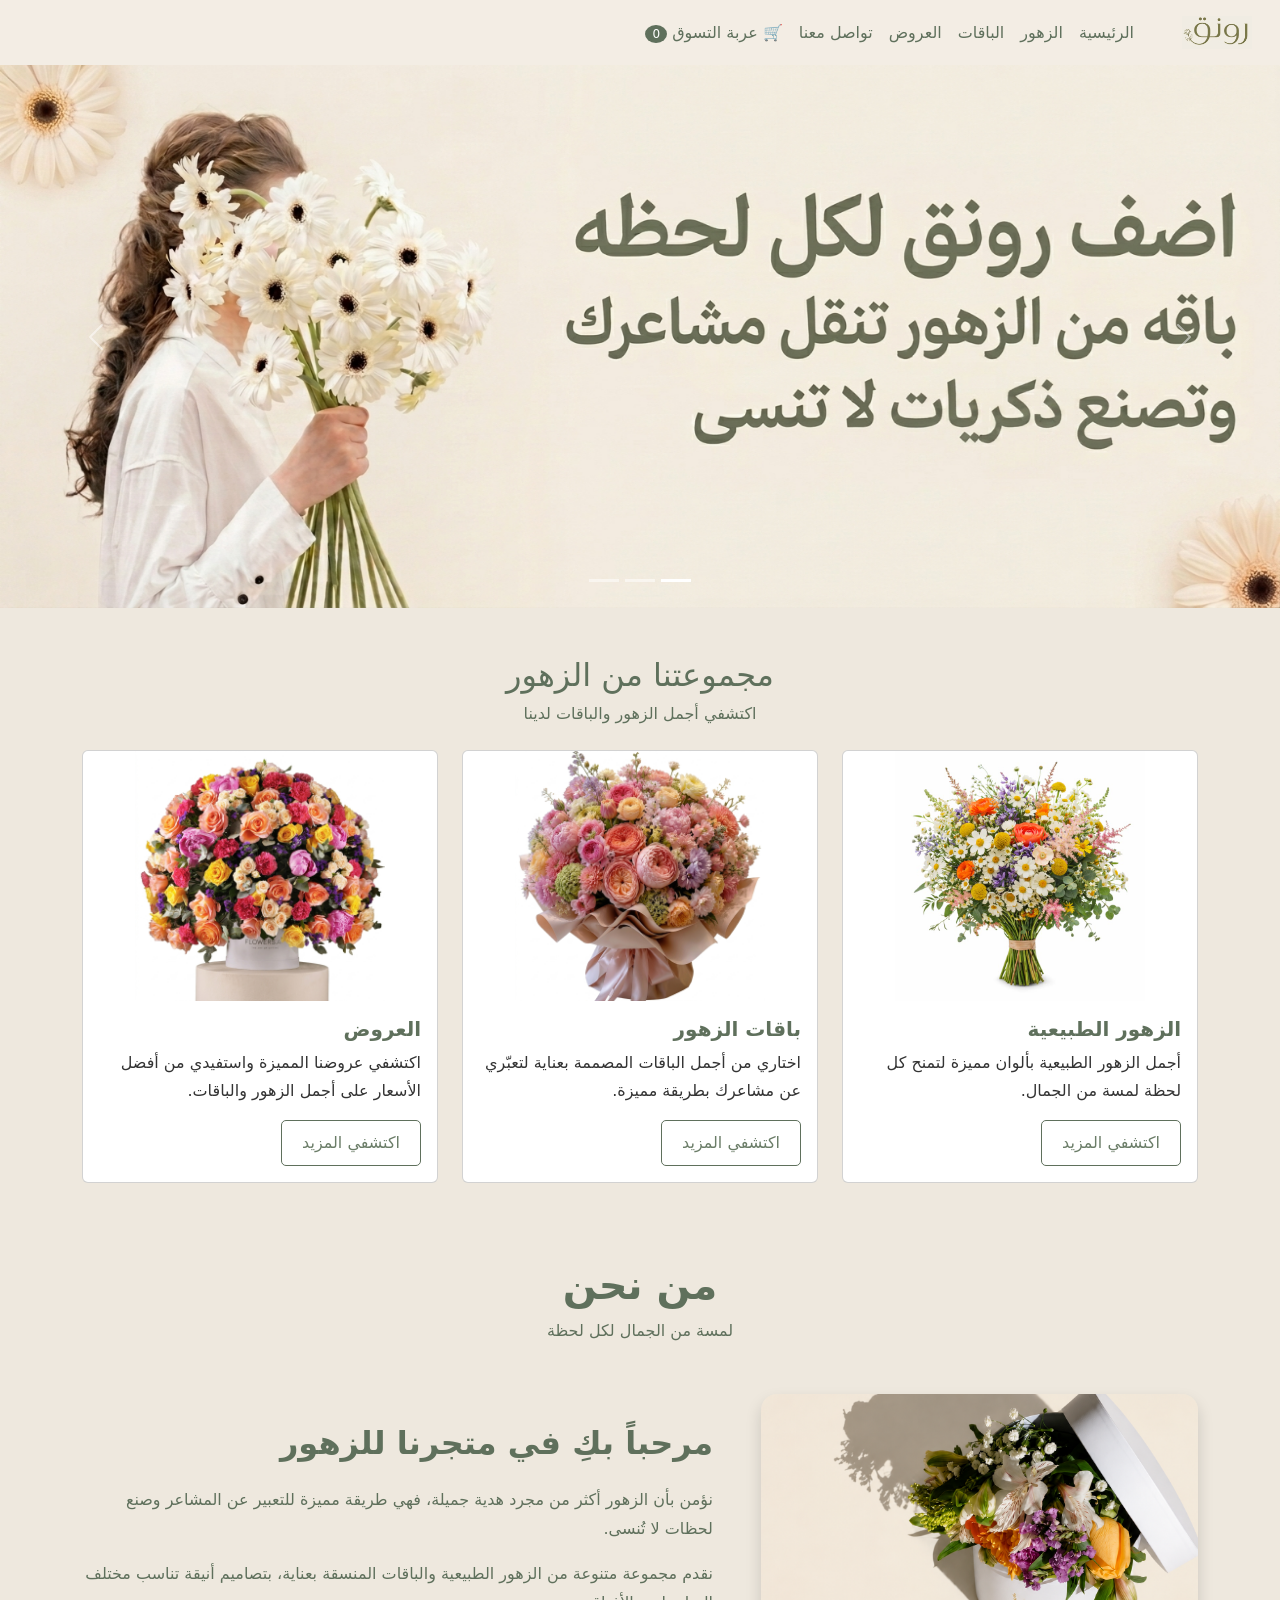
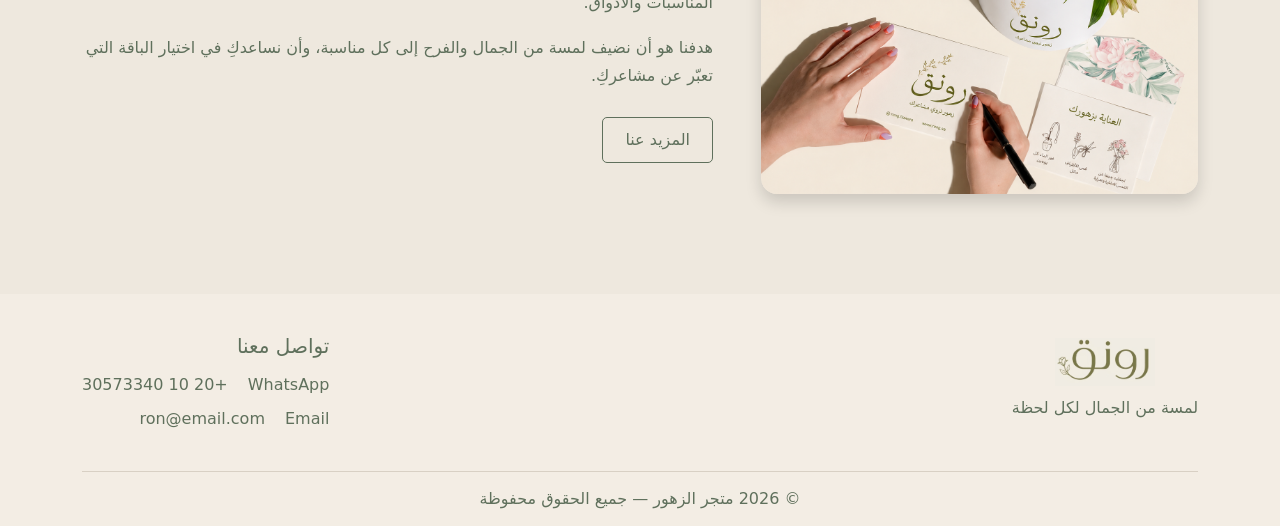
==== index.html @ 192abf6d "Add files via upload" ====
<!DOCTYPE html>
<html lang="ar" dir="rtl">

<head>
    <meta charset="UTF-8">
    <meta name="viewport" content="width=device-width, initial-scale=1.0">

    <title>رونق | متجر الزهور</title>

    <link rel="stylesheet" href="style.css">
    <link rel="stylesheet" href="assets/css/bootstrap.min.css">
</head>

<body >

    <!-- Navbar -->
    <nav class="navbar navbar-expand-lg">
        <div class="container-fluid">

            <!-- Brand -->
            <a class="navbar-brand" href="#">
                <img src="images/logo.jpg" alt="رونق">
            </a>

            <!-- Mobile Button -->
            <button class="navbar-toggler"
                type="button"
                data-bs-toggle="collapse"
                data-bs-target="#navbarNav"
                aria-controls="navbarNav"
                aria-expanded="false"
                aria-label="فتح القائمة">

                <span class="navbar-toggler-icon"></span>
            </button>

            <!-- Links -->
            <div class="collapse navbar-collapse" id="navbarNav">

                <ul class="navbar-nav">

                    <li class="nav-item">
                        <a class="nav-link active"
                            aria-current="page"
                            href="index.html">
                            الرئيسية
                        </a>
                    </li>

                    <li class="nav-item">
                        <a class="nav-link" href="page1.html">
                            الزهور
                        </a>
                    </li>

                    <li class="nav-item">
                        <a class="nav-link" href="page2.html">
                            الباقات
                        </a>
                    </li>

                    <li class="nav-item">
                        <a class="nav-link" href="page3.html">
                            العروض
                        </a>
                    </li>
                    <li class="nav-item">
                        <a class="nav-link" href="connect.html">
                            تواصل معنا
                        </a>
                    </li>
                      <!-- Shopping Cart -->
                    <li class="nav-item">
                        <a class="nav-link cart-link" href="cart.html">
                            🛒 عربة التسوق
                            <span id="cartCount" class="cart-count">0</span>
                        </a>
                    </li>


                </ul>

            </div>

        </div>
    </nav>


    <!-- Carousel -->
    <div id="carouselExampleIndicators" class="carousel slide">

        <!-- Indicators -->
        <div class="carousel-indicators">

            <button type="button"
                data-bs-target="#carouselExampleIndicators"
                data-bs-slide-to="0"
                class="active"
                aria-current="true"
                aria-label="الشريحة الأولى">
            </button>

            <button type="button"
                data-bs-target="#carouselExampleIndicators"
                data-bs-slide-to="1"
                aria-label="الشريحة الثانية">
            </button>

            <button type="button"
                data-bs-target="#carouselExampleIndicators"
                data-bs-slide-to="2"
                aria-label="الشريحة الثالثة">
            </button>

        </div>


        <!-- Slides -->
        <div class="carousel-inner">

            <!-- Slide 1 -->
            <div class="carousel-item active">

                <img src="images/slide1.jpg"
                    class="d-block w-100"
                    alt="باقة من الزهور">

            </div>


            <!-- Slide 2 -->
            <div class="carousel-item">

                <img src="images/slide2.jpg"
                    class="d-block w-100"
                    alt="زهور جميلة">

            

            </div>


            <!-- Slide 3 -->
            <div class="carousel-item">

                <img src="images/slide3.png"
                    class="d-block w-100"
                    alt="باقة زهور مميزة">

            </div>

        </div>


        <!-- Previous -->
        <button class="carousel-control-prev"
            type="button"
            data-bs-target="#carouselExampleIndicators"
            data-bs-slide="prev">

            <span class="carousel-control-prev-icon"
                aria-hidden="true">
            </span>

            <span class="visually-hidden">
                السابق
            </span>

        </button>


        <!-- Next -->
        <button class="carousel-control-next"
            type="button"
            data-bs-target="#carouselExampleIndicators"
            data-bs-slide="next">

            <span class="carousel-control-next-icon"
                aria-hidden="true">
            </span>

            <span class="visually-hidden">
                التالي
            </span>

        </button>

    </div>
<!-- ================= PRODUCTS ================= --> 
    <div class="container mt-5"> 
    
        <!-- Cards Title --> 
        <div class="text-center mb-4"> 
            <h2>مجموعتنا من الزهور</h2> 
            <p>اكتشفي أجمل الزهور والباقات لدينا</p> 
        </div> 
    
        <div class="row g-4"> 
    
            <!-- Card 1 --> 
            <div class="col-12 col-sm-6 col-lg-4"> 
                <div class="card h-100"> 
    
                    <img src="images/card1.jpg" 
                        class="card-img-top" 
                        alt="الزهور الطبيعية"> 
    
                    <div class="card-body"> 
    
                        <h5 class="card-title"> 
                            الزهور الطبيعية
                        </h5> 
    
                        <p class="card-text"> 
                            أجمل الزهور الطبيعية بألوان مميزة لتمنح كل لحظة لمسة من الجمال.
                        </p> 
    
                        <a href="page1.html" class="card-btn"> 
                            اكتشفي المزيد
                        </a> 
    
                    </div> 
                </div> 
            </div> 
    
    
            <!-- Card 2 --> 
            <div class="col-12 col-sm-6 col-lg-4"> 
                <div class="card h-100"> 
    
                    <img src="images/card2.jpg" 
                        class="card-img-top" 
                        alt="باقات الزهور"> 
    
                    <div class="card-body"> 
    
                        <h5 class="card-title"> 
                            باقات الزهور
                        </h5> 
    
                        <p class="card-text"> 
                            اختاري من أجمل الباقات المصممة بعناية لتعبّري عن مشاعرك بطريقة مميزة.
                        </p> 
    
                        <a href="page2.html" class="card-btn"> 
                            اكتشفي المزيد
                        </a> 
    
                    </div> 
                </div> 
            </div> 
            <!-- Card 3 --> 
            <div class="col-12 col-sm-6 col-lg-4"> 
                <div class="card h-100"> 

                    <img src="images/card3.jpg" 
                        class="card-img-top" 
                        alt="العروض"> 

                    <div class="card-body"> 

                        <h5 class="card-title"> 
                            العروض
                        </h5> 

                        <p class="card-text"> 
                            اكتشفي عروضنا المميزة واستفيدي من أفضل الأسعار على أجمل الزهور والباقات.
                        </p> 

                        <a href="page3.html" class="card-btn"> 
                            اكتشفي المزيد
                        </a> 

                    </div> 
                </div> 
            </div>
        </div> 
    </div>
    <!-- ================= ABOUT US ================= -->

    <section class="mt-5" id="about">

        <div class="container">

            <!-- Title -->
            <div class="text-center mb-5">

                <h1 class="fw-bold">
                    من نحن
                </h1>

                <p class="text-secondary">
                    لمسة من الجمال لكل لحظة
                </p>

            </div>


            <div class="row align-items-center g-5">


                <!-- Photo - Left -->
                <div class="col-lg-5">

                    <img
                        src="images/about.png"
                        class="img-fluid rounded-4 shadow"
                        alt="متجر الزهور">

                </div>


                <!-- Text - Right -->
                <div class="col-lg-7">

                    <h2 class="fw-bold mb-4">
                        مرحباً بكِ في متجرنا للزهور
                    </h2>

                    <p class="text-secondary">
                        نؤمن بأن الزهور أكثر من مجرد هدية جميلة،
                        فهي طريقة مميزة للتعبير عن المشاعر وصنع
                        لحظات لا تُنسى.
                    </p>

                    <p class="text-secondary">
                        نقدم مجموعة متنوعة من الزهور الطبيعية
                        والباقات المنسقة بعناية، بتصاميم أنيقة
                        تناسب مختلف المناسبات والأذواق.
                    </p>

                    <p class="text-secondary">
                        هدفنا هو أن نضيف لمسة من الجمال والفرح
                        إلى كل مناسبة، وأن نساعدكِ في اختيار
                        الباقة التي تعبّر عن مشاعركِ.
                    </p>

                    <!-- More About Us Button -->
                    <a href="connect.html" class="about-btn">
                        المزيد عنا
                    </a>

                </div>

            </div>

        </div>

    </section>


    <!-- ================= FOOTER ================= -->

    <footer class="footer">

        <div class="container">

            <div class="footer-content">

                <!-- Logo / Name -->
                <div class="footer-brand">

                    <img src="images/logo.jpg"
                        alt="شعار متجر الزهور">

                    <p>
                        لمسة من الجمال لكل لحظة
                    </p>

                </div>


                <!-- Contact -->
                <div class="footer-contact">

                    <h5>
                        تواصل معنا
                    </h5>

                    <!-- WhatsApp -->
                    <a href="https://wa.me/201000000000"
                    target="_blank"
                    class="footer-link">

                        <span>WhatsApp</span>
                        <span>+20 10 30573340</span>

                    </a>
                    <a href="mailto:your@email.com" class="footer-link">
                        <span>Email</span>
                        <span>ron@email.com</span>
                     </a>


                </div>

            </div>


            <!-- Copyright -->
            <div class="footer-bottom">

                <p>
                    © 2026 متجر الزهور — جميع الحقوق محفوظة
                </p>

            </div>

        </div>

    </footer>
    <script>
        function updateCartCount() {
            let cart = JSON.parse(localStorage.getItem("cart")) || [];

            let count = cart.reduce(function(total, item) {
                return total + Number(item.quantity);
            }, 0);

            document.getElementById("cartCount").textContent = count;
        }

        updateCartCount();
    </script>





    <script src="assets/js/bootstrap.bundle.min.js"></script>

</body>

</html>
---- style.css ----
body {
    background-color: #EEE8DE !important;
}
/* Navbar */

.navbar {
    background-color: #F3EDE4 !important;
    padding-top: 5px !important;
    padding-bottom: 5px !important;
}

/* Logo */

.navbar .navbar-brand img {
    width: 70px;
    height: 45px;
    object-fit: contain;
}

/* Navbar text */

.navbar .nav-link {
    color: #5F705C !important;
    padding-top: 5px !important;
    padding-bottom: 5px !important;
}

/* Active link */

.navbar .nav-link.active {
    color: #5F705C !important;
}

/* Hover effect */

.navbar .nav-link:hover {
    color: #5F705C !important;
}

/* Mobile menu icon */

.navbar .navbar-toggler {
    border-color: #5F705C;
}

/* Slider */
/* card start */
/* Cards */

.card {
    border: none;
    border-radius: 12px;
    overflow: hidden;
    background-color: #F3EDE4;
    transition: 0.3s;
}

.card:hover {
    transform: translateY(-5px);
    box-shadow: 0 8px 20px rgba(95, 112, 92, 0.15);
}
.text-center h2,
.text-center p {
    color: #5F705C !important;
}

.card-img-top {
    width: 100%;
    height: 250px;
    object-fit: contain;
}

.card-title {
    color: #5F705C !important;
    font-weight: bold;
}

.card-text {
    color: #343434 !important;
    line-height: 1.7;
}

.card-btn {
    display: inline-block;
    color: #6B7D68;
    background-color: transparent;
    border: 1px solid #5F705C;
    padding: 10px 20px;
    border-radius: 5px;
    transition: 0.3s;
    text-decoration: none;
}

.card-btn:hover {
    background-color: #5F705C;
    color: #F3EDE4;
}
/* card end */
/* ================= ABOUT US ================= */

#about {
    padding-top: 30px;
    padding-bottom: 50px;
}

#about h1 {
    color: #5F705C;
}

#about h2 {
    color: #5F705C;
}

#about .text-secondary {
    color: #5F705C !important;
    line-height: 1.8;
}

#about img {
    width: 100%;
    height: 400px;
    object-fit: cover;
}


/* About Button */

.about-btn {
    display: inline-block;
    margin-top: 10px;
    padding: 10px 22px;
    color: #5F705C;
    border: 1px solid #5F705C;
    border-radius: 5px;
    text-decoration: none;
    transition: 0.3s;
}

.about-btn:hover {
    background-color: #5F705C;
    color: #F3EDE4;
}


/* ================= FOOTER ================= */

.footer {
    background-color: #F3EDE4;
    padding: 40px 0 15px;
    margin-top: 50px;
}

.footer-content {
    display: flex;
    justify-content: space-between;
    align-items: center;
    gap: 40px;
}


/* Logo */

.footer-brand {
    text-align: center;
}

.footer-brand img {
    width: 100px;
    height: auto;
    object-fit: contain;
}

.footer-brand p {
    color: #5F705C;
    margin-top: 10px;
}


/* Contact */

.footer-contact h5 {
    color: #5F705C;
    margin-bottom: 15px;
}

.footer-link {
    display: flex;
    gap: 20px;
    margin-bottom: 10px;
    color: #5F705C;
    text-decoration: none;
    transition: 0.3s;
}

.footer-link:hover {
    color: #3F4F3C;
}


/* Copyright */

.footer-bottom {
    border-top: 1px solid #D8D0C4;
    margin-top: 30px;
    padding-top: 15px;
    text-align: center;
}

.footer-bottom p {
    color: #5F705C;
    margin: 0;
}


/* ================= RESPONSIVE ================= */

@media (max-width: 768px) {

    .footer-content {
        flex-direction: column;
        text-align: center;
    }

    .footer-link {
        justify-content: center;
    }

}
/* ================= CONTACT US ================= */

.contact-section {
    padding-top: 50px;
    padding-bottom: 70px;
}


/* Section Header */

.contact-section h1 {
    color: #5F705C;
}

.contact-section .text-center p {
    color: #343434;
}


/* Contact Image */

.contact-image {
    width: 100%;
    height: 100%;
    object-fit: cover;
    border-radius: 15px;
}


/* Contact Information */

.contact-info {
    padding: 20px;
}

.contact-info h2 {
    color: #5F705C;
}

.contact-text {
    color: #343434;
    line-height: 1.9;
    margin-bottom: 30px;
}


/* Contact Items */

.contact-item {
    display: flex;
    align-items: center;
    gap: 20px;
    padding: 15px;
    margin-bottom: 15px;
    background-color: #F3EDE4;
    border-radius: 10px;
    text-decoration: none;
    transition: 0.3s;
}

.contact-item:hover {
    transform: translateX(-5px);
    background-color: #D8A7A7;
}


/* Contact Icon */

.contact-icon {
    width: 50px;
    height: 50px;
    display: flex;
    align-items: center;
    justify-content: center;
    background-color: #6B7D68;
    color: #F3EDE4;
    border-radius: 50%;
    font-weight: bold;
}


/* Contact Item Text */

.contact-item h5 {
    color: #5F705C;
    margin: 0 0 5px;
}

.contact-item p {
    color: #343434;
    margin: 0;
}


/* ================= RESPONSIVE ================= */

@media (max-width: 768px) {

    .contact-section {
        padding-top: 30px;
        padding-bottom: 40px;
    }

    .contact-image {
        height: 300px;
    }

    .contact-info {
        padding: 10px;
    }

}
/* ================= FLOWERS ================= */

.flowers-section {
padding: 60px 0;
}

.section-title {
text-align: center;
margin-bottom: 40px;
}

.section-title h1 {
color: #5F705C;
margin-bottom: 10px;
}

.section-title p {
color: #777;
}

/* Flower Card */

.flower-card {
background-color: #F3EDE4;
border-radius: 12px;
overflow: hidden;
height: 100%;
box-shadow: 0 4px 12px rgba(0,0,0,0.08);
transition: 0.3s;
}

.flower-card:hover {
transform: translateY(-5px);
}

.flower-card img {
width: 100%;
height: 250px;
object-fit: cover;
}

.flower-info {
padding: 20px;
text-align: center;
}

.flower-info h3 {
color: #5F705C;
margin-bottom: 10px;
}

.flower-info p {
color: #666;
min-height: 50px;
}

.flower-info h4 {
color: #5F705C;
margin: 15px 0;
}

/* Quantity */

.quantity {
margin-bottom: 15px;
}

.quantity label {
color: #5F705C;
margin-left: 5px;
}

.quantity input {
width: 70px;
padding: 6px;
border: 1px solid #5F705C;
border-radius: 5px;
text-align: center;
}

/* Add Cart Button */

.add-cart {
width: 100%;
padding: 10px;
border: none;
border-radius: 6px;
background-color: #5F705C;
color: #F3EDE4;
cursor: pointer;
transition: 0.3s;
}

.add-cart:hover {
background-color: #4d5d4a;
}

/* Cart Counter */

.cart-count {
background-color: #5F705C;
color: white;
border-radius: 50%;
padding: 2px 7px;
font-size: 12px;
}

/* ================= CART ================= */

.cart-section {
padding: 60px 0;
}

.cart-item {
background-color: #F3EDE4;
margin-bottom: 15px;
padding: 20px;
border-radius: 10px;

display: flex;
align-items: center;
justify-content: space-between;

gap: 20px;


}

.cart-item h3 {
color: #5F705C;
}

.cart-item p {
margin: 0;
color: #777;
}

/* Cart Quantity */

.cart-quantity {
display: flex;
align-items: center;
gap: 10px;
}

.cart-quantity button {
width: 32px;
height: 32px;
border: none;
border-radius: 5px;
background-color: #5F705C;
color: white;
}

.cart-quantity span {
font-weight: bold;
}

/* Remove */

.remove-btn {
border: none;
background-color: #b85c5c;
color: white;
padding: 7px 15px;
border-radius: 5px;
}

/* Total */

.cart-total {
text-align: left;
margin-top: 30px;
color: #5F705C;
}

/* Payment */

.payment-box {
background-color: #F3EDE4;
padding: 30px;
border-radius: 12px;
margin-top: 30px;
}

.payment-box h3 {
color: #5F705C;
margin-bottom: 20px;
}

.payment-option {
margin: 15px 0;
}

.payment-option label {
cursor: pointer;
color: #555;
}

/* Visa */

.visa-form {
margin-top: 20px;
}

.visa-form input {
margin-bottom: 12px;
}

/* Checkout */

.checkout-btn {
width: 100%;
margin-top: 20px;
padding: 12px;
border: none;
border-radius: 6px;
background-color: #5F705C;
color: white;
font-size: 17px;
}

/* Empty Cart */

.empty-cart {
text-align: center;
padding: 50px;
}

.empty-cart h3 {
color: #5F705C;
}

.empty-cart a {
display: inline-block;
margin-top: 15px;
background-color: #5F705C;
color: white;
padding: 10px 25px;
border-radius: 6px;
text-decoration: none;
}

/* Mobile */

@media (max-width: 768px) {


.cart-item {
    flex-direction: column;
    text-align: center;
}

.cart-total {
    text-align: center;
}

}
/* ================= CART SUMMARY ================= */

.cart-summary {
background-color: #F3EDE4;
padding: 25px;
border-radius: 12px;
margin-top: 30px;
box-shadow: 0 4px 12px rgba(0, 0, 0, 0.06);
}

.cart-summary h3 {
color: #5F705C;
margin-bottom: 20px;
}

.summary-row {
display: flex;
justify-content: space-between;
align-items: center;
padding: 10px 0;
color: #555;
}

.summary-row strong {
color: #5F705C;
}

.total-row {
font-size: 20px;
font-weight: bold;
}

/* ================= CHECKOUT BOX ================= */

.checkout-box {
background-color: #F3EDE4;
padding: 30px;
border-radius: 12px;
margin-top: 30px;
}

.checkout-box h3 {
color: #5F705C;
margin-bottom: 25px;
}

.checkout-box label {
display: block;
color: #5F705C;
margin-bottom: 7px;
font-weight: 500;
}

.checkout-box input,
.checkout-box textarea,
.visa-form input {
border: 1px solid #D8D0C4;
background-color: #EEE8DE;
border-radius: 6px;
padding: 10px;
}

.checkout-box input:focus,
.checkout-box textarea:focus,
.visa-form input:focus {
border-color: #5F705C;
box-shadow: 0 0 0 0.15rem rgba(95, 112, 92, 0.15);
outline: none;
}

/* ================= PAYMENT ================= */

.payment-box {
background-color: #F3EDE4;
padding: 30px;
border-radius: 12px;
margin-top: 30px;
}

.payment-box h3 {
color: #5F705C;
margin-bottom: 20px;
}

.payment-option {
background-color: #EEE8DE;
padding: 15px;
border-radius: 8px;
margin-bottom: 12px;
border: 1px solid #D8D0C4;
}

.payment-option label {
color: #555;
cursor: pointer;
width: 100%;
}

.payment-option input {
accent-color: #5F705C;
margin-left: 8px;
}

/* ================= VISA FORM ================= */

.visa-form {
background-color: #EEE8DE;
padding: 25px;
border-radius: 10px;
margin-top: 20px;
border: 1px solid #D8D0C4;
}

.visa-form h4 {
color: #5F705C;
margin-bottom: 20px;
}

.visa-form label {
display: block;
color: #5F705C;
margin-bottom: 7px;
}

.visa-form input {
width: 100%;
margin-bottom: 15px;
}

.visa-note {
color: #777;
font-size: 14px;
margin-top: 20px;
}

/* ================= CHECKOUT BUTTON ================= */

.checkout-btn {
width: 100%;
margin-top: 25px;
padding: 13px;
border: none;
border-radius: 7px;
background-color: #5F705C;
color: #F3EDE4;
font-size: 17px;
cursor: pointer;
transition: 0.3s;
}

.checkout-btn:hover {
background-color: #4d5d4a;
}

/* ================= CART ITEM ================= */

.cart-item {
background-color: #F3EDE4;
margin-bottom: 15px;
padding: 20px;
border-radius: 10px;

display: flex;
align-items: center;
justify-content: space-between;

gap: 20px;

box-shadow: 0 3px 10px rgba(0, 0, 0, 0.05);


}

.cart-product {
flex: 1;
}

.cart-product h3 {
color: #5F705C;
margin-bottom: 8px;
}

.cart-product p {
color: #777;
margin: 0;
}

.cart-item-price {
color: #5F705C;
min-width: 100px;
text-align: center;
}

/* ================= QUANTITY ================= */

.cart-quantity {
display: flex;
align-items: center;
gap: 10px;
}

.cart-quantity button {
width: 32px;
height: 32px;
border: none;
border-radius: 5px;
background-color: #5F705C;
color: white;
cursor: pointer;
}

.cart-quantity button:hover {
background-color: #4d5d4a;
}

.cart-quantity span {
min-width: 25px;
text-align: center;
font-weight: bold;
color: #555;
}

/* ================= REMOVE BUTTON ================= */

.remove-btn {
border: none;
background-color: #b85c5c;
color: white;
padding: 7px 15px;
border-radius: 5px;
cursor: pointer;
}

.remove-btn:hover {
background-color: #9f4d4d;
}

/* ================= EMPTY CART ================= */

.empty-cart {
background-color: #F3EDE4;
text-align: center;
padding: 50px 20px;
border-radius: 12px;
}

.empty-cart h3 {
color: #5F705C;
}

.empty-cart p {
color: #777;
}

.empty-cart a {
display: inline-block;
margin-top: 15px;
background-color: #5F705C;
color: white;
padding: 10px 25px;
border-radius: 6px;
text-decoration: none;
}

/* ================= CART RESPONSIVE ================= */

@media (max-width: 768px) {

.cart-item {
    flex-direction: column;
    text-align: center;
}

.cart-product {
    width: 100%;
}

.cart-quantity {
    justify-content: center;
}

.cart-item-price {
    width: 100%;
}

.remove-btn {
    width: 100%;
}

.cart-summary,
.checkout-box,
.payment-box {
    padding: 20px;
}

}


/* =========================
   Thank You Page
========================= */

.thank-you-section {
    min-height: 100vh;
    background-color: #EEE8DE;

    display: flex;
    justify-content: center;
    align-items: center;

    padding: 30px 20px;
}

.thank-you-card {
    width: 100%;
    max-width: 620px;

    background-color: #F3EDE4;

    text-align: center;

    padding: 50px 40px;

    border-radius: 20px;

    box-shadow: 0 8px 30px rgba(95, 112, 92, 0.15);
}


/* Logo */

.thank-you-logo img {
    width: 90px;
    height: 60px;

    object-fit: contain;

    margin-bottom: 10px;
}


/* Flower */

.thank-you-icon {
    font-size: 55px;

    margin-bottom: 15px;
}


/* Main Title */

.thank-you-card h1 {
    color: #5F705C;

    font-size: 42px;

    font-weight: 600;

    margin-bottom: 12px;
}


/* Subtitle */

.thank-you-card h3 {
    color: #5F705C;

    font-size: 23px;

    margin-bottom: 20px;
}


/* Paragraph */

.thank-you-card p {
    color: #5F705C;

    font-size: 17px;

    line-height: 2;

    margin-bottom: 25px;
}

.thank-you-card p strong {
    font-weight: 600;
}


/* WhatsApp Message */

.order-message {
    display: flex;

    align-items: center;

    justify-content: center;

    gap: 15px;

    background-color: #EEE8DE;

    padding: 15px 20px;

    border-radius: 12px;

    margin: 25px auto;

    max-width: 420px;

    color: #5F705C;
}

.order-message span {
    font-size: 30px;
}

.order-message div {
    display: flex;

    flex-direction: column;

    text-align: right;
}

.order-message strong {
    font-size: 17px;

    margin-bottom: 3px;
}

.order-message small {
    font-size: 14px;
}


/* Home Button */

.thank-you-btn {
    display: inline-block;

    background-color: #5F705C;

    color: #F3EDE4;

    text-decoration: none;

    padding: 12px 30px;

    border-radius: 7px;

    font-size: 16px;

    transition: 0.3s;
}

.thank-you-btn:hover {
    background-color: transparent;

    color: #5F705C;

    border: 1px solid #5F705C;
}


/* =========================
   Responsive
========================= */

@media (max-width: 576px) {

    .thank-you-card {
        padding: 40px 20px;
    }

    .thank-you-card h1 {
        font-size: 32px;
    }

    .thank-you-card h3 {
        font-size: 20px;
    }

    .thank-you-card p {
        font-size: 15px;
    }

    .thank-you-btn {
        width: 100%;
    }

}
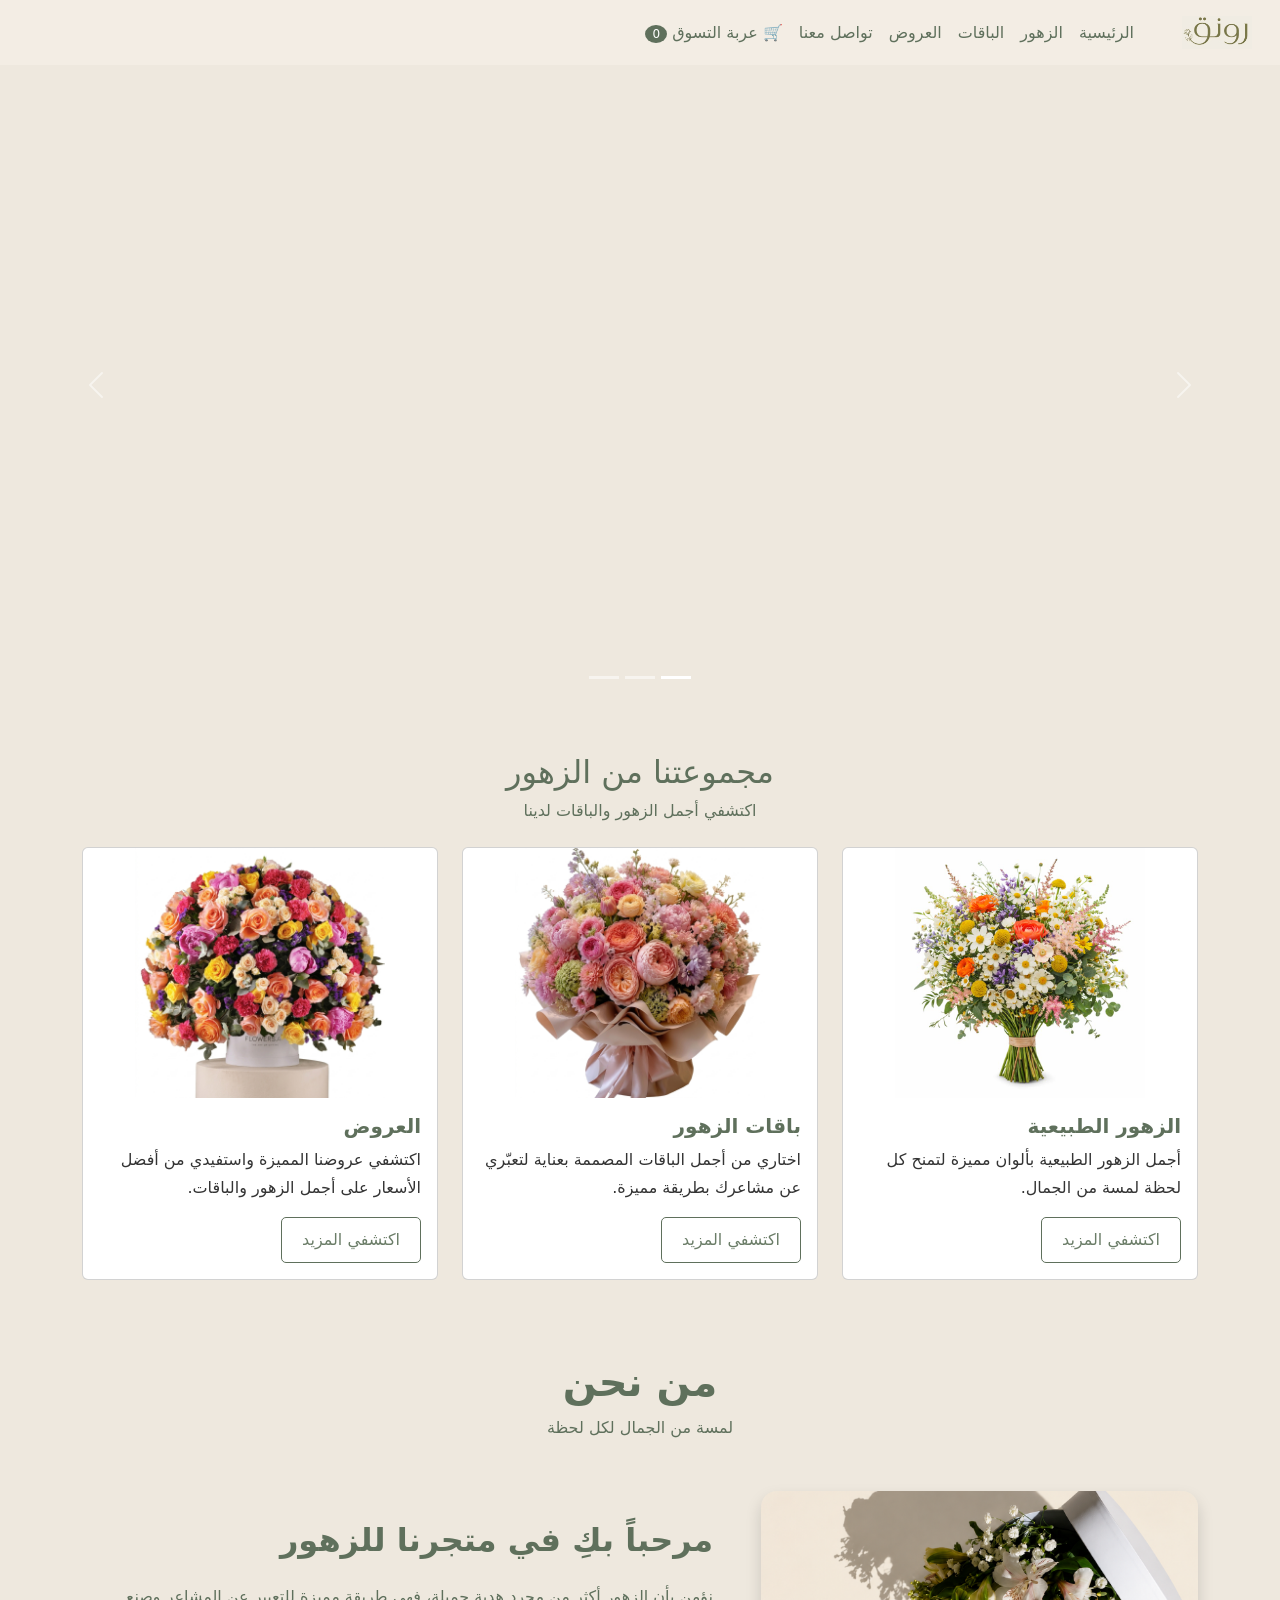
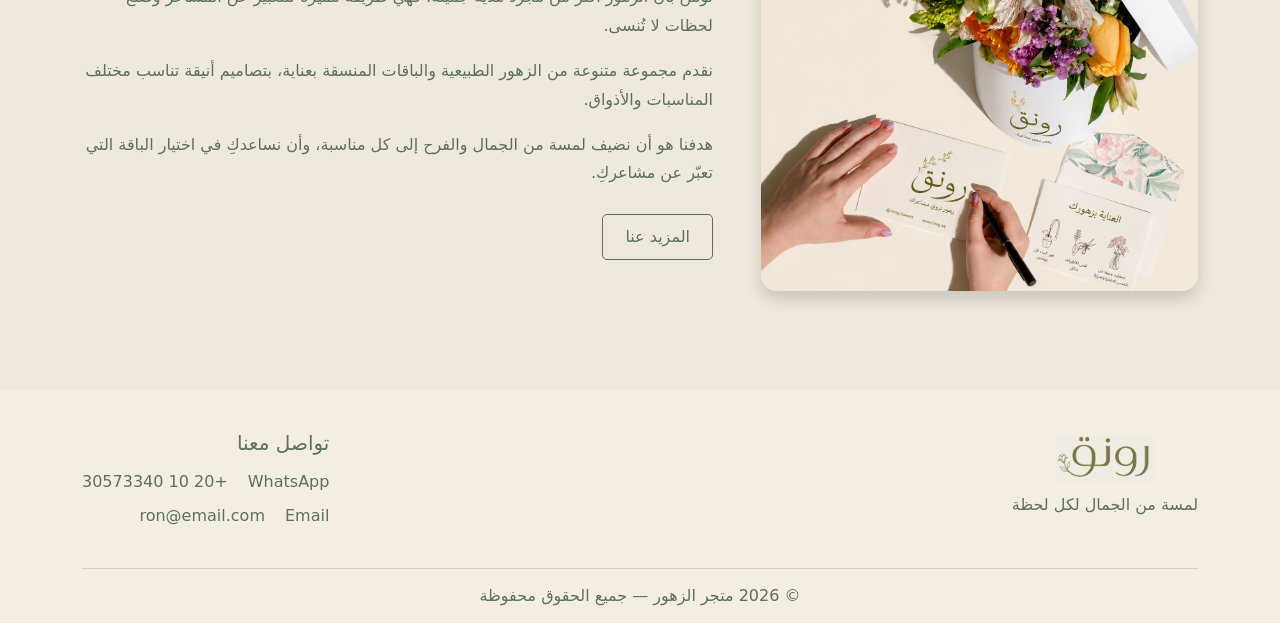
==== commit ffefb61d: "Fix HTML encoding issues in index.html" ====
--- a/index.html
+++ b/index.html
@@ -121,9 +121,13 @@
             <!-- Slide 1 -->
             <div class="carousel-item active">
 
-                <img src="images/slide1.jpg"
-                    class="d-block w-100"
-                    alt="باقة من الزهور">
+                <video class="d-block w-100"
+                       autoplay
+                       muted
+                       loop
+                       playsinline>
+                    <source src="{{ asset('images/slide.mp4') }}" type="video/mp4">
+                </video>
 
             </div>
 
@@ -131,7 +135,7 @@
             <!-- Slide 2 -->
             <div class="carousel-item">
 
-                <img src="images/slide2.jpg"
+                <img src="images/slide1.jpg"
                     class="d-block w-100"
                     alt="زهور جميلة">
 
@@ -431,4 +435,4 @@
 
 </body>
 
-</html>+</html>
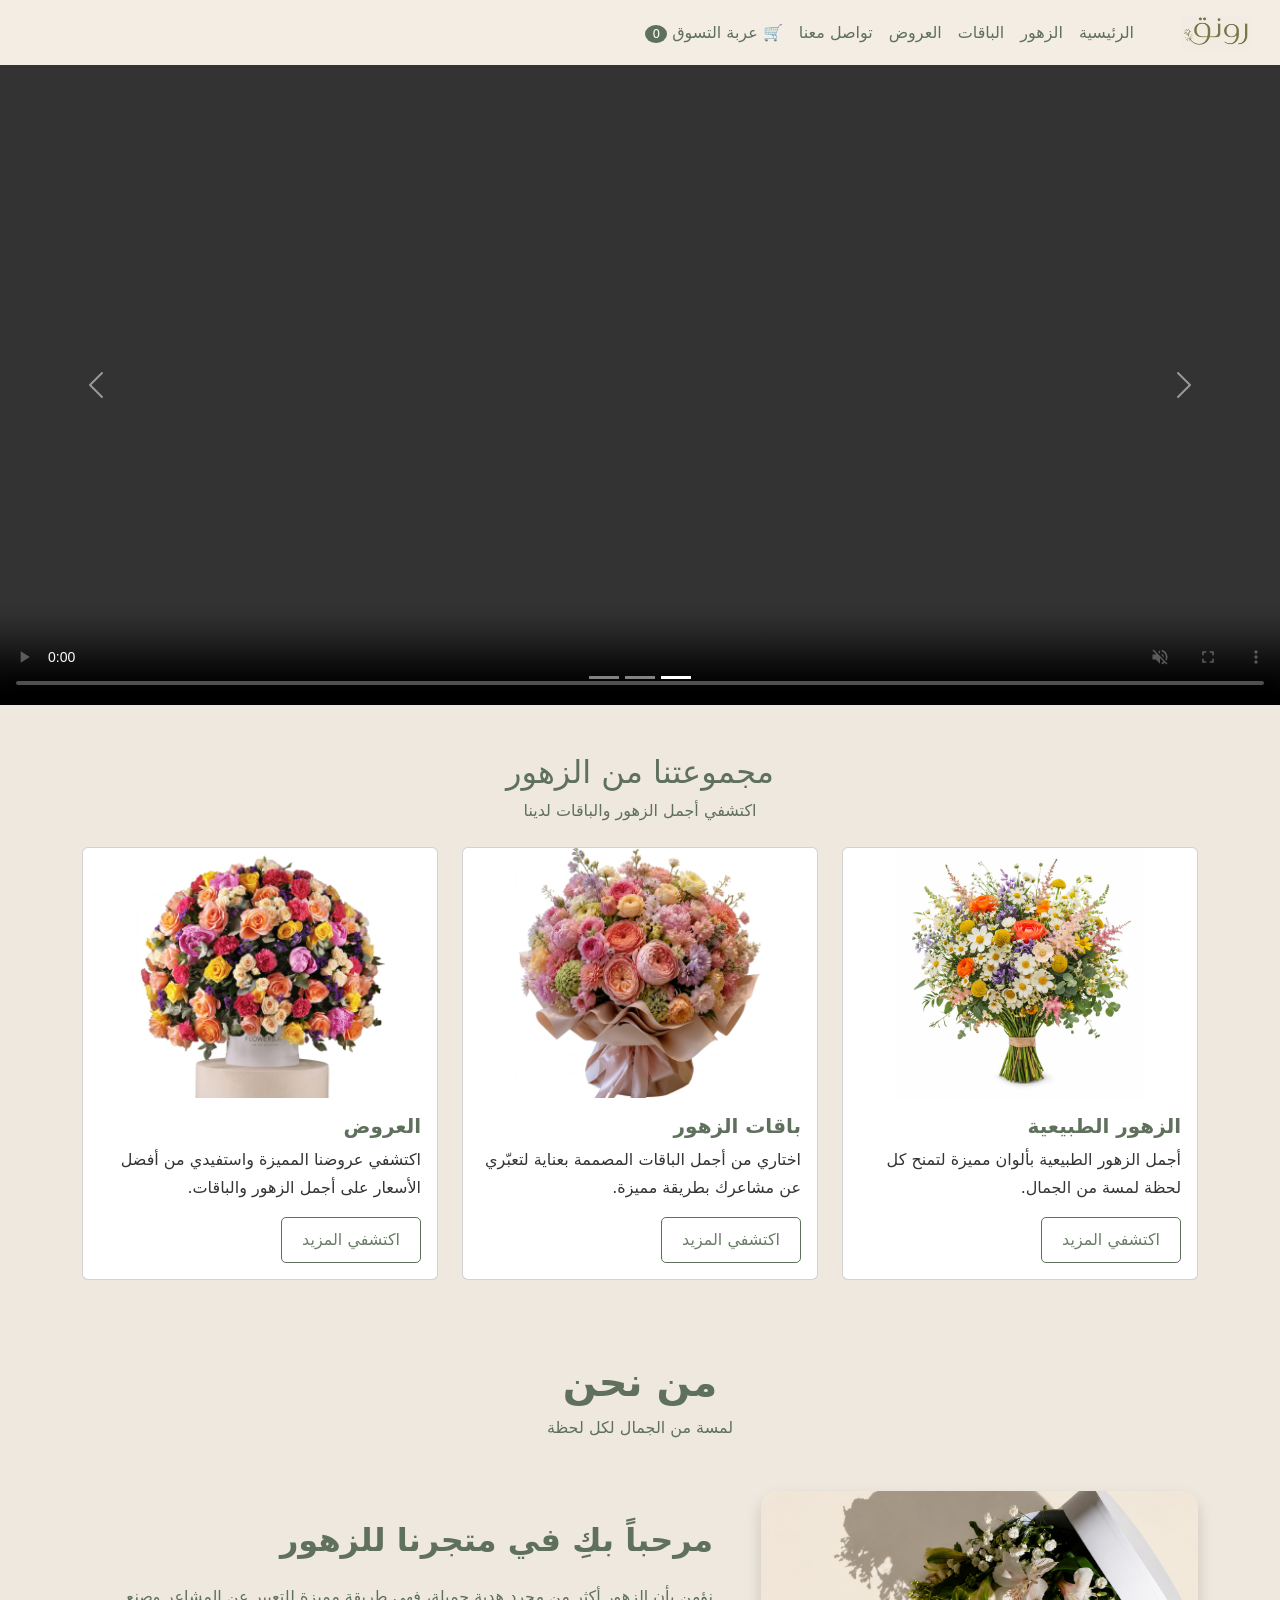
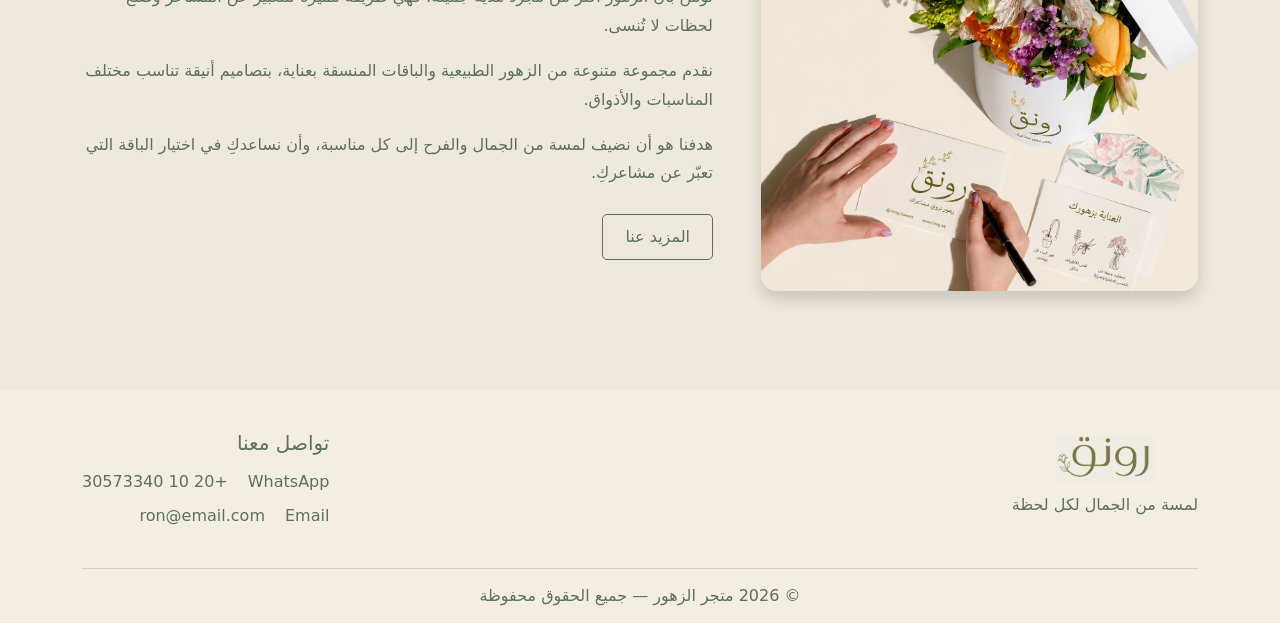
==== commit 8b9ddaef: "add video" ====
--- a/index.html
+++ b/index.html
@@ -121,14 +121,14 @@
             <!-- Slide 1 -->
             <div class="carousel-item active">
 
-                <video class="d-block w-100"
+                 <video class="d-block w-100"
                        autoplay
                        muted
                        loop
-                       playsinline>
-                    <source src="{{ asset('images/slide.mp4') }}" type="video/mp4">
+                       playsinline
+                       controls>
+                    <source src="images/slide.mp4" type="video/mp4">
                 </video>
-
             </div>
 
 
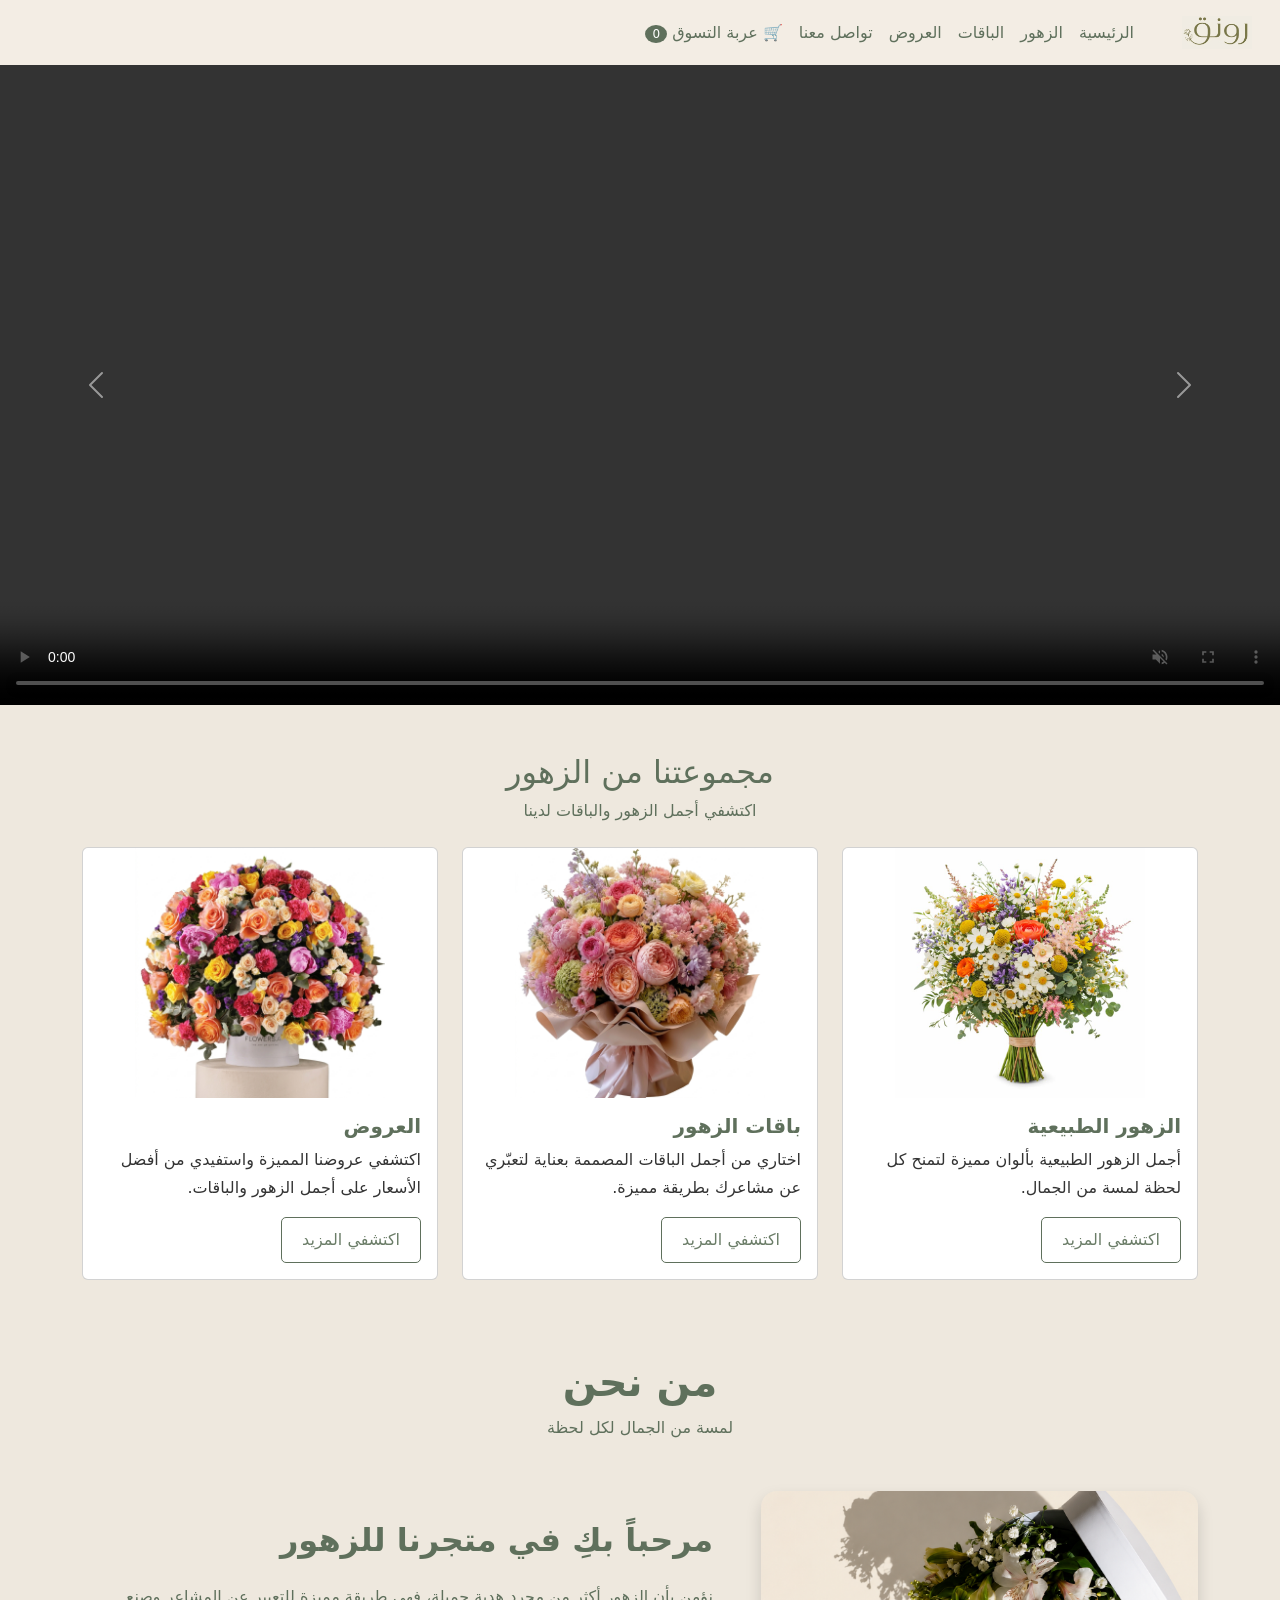
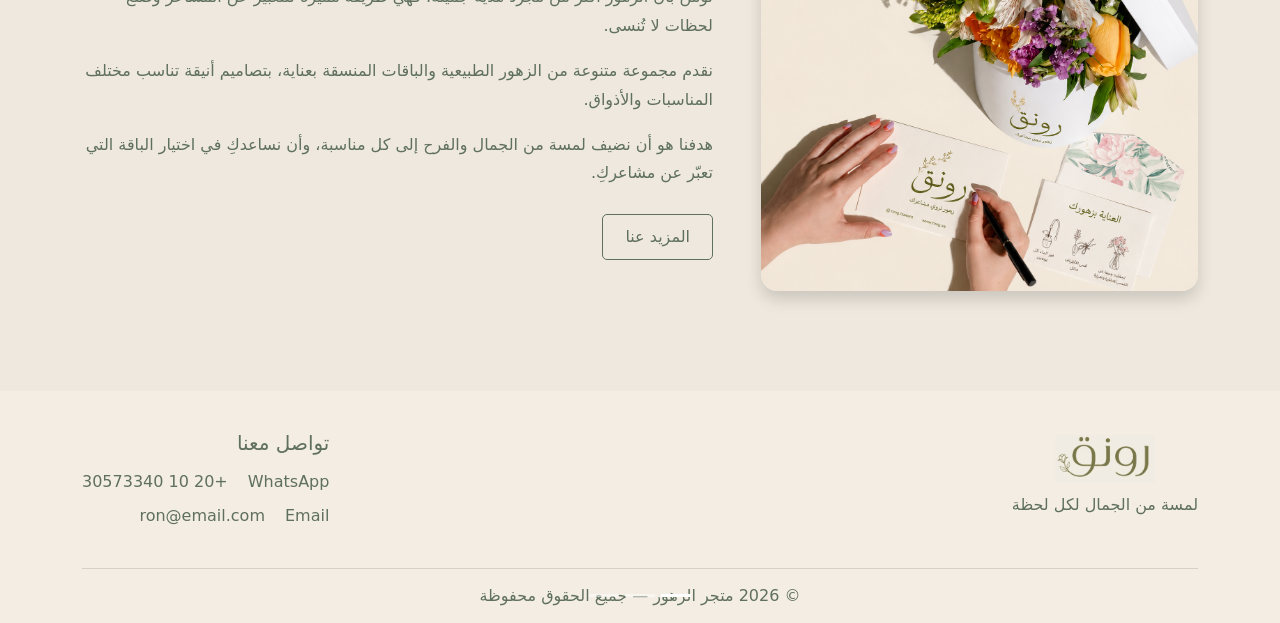
==== commit 58db8496: "Fix HTML encoding issues in index.html" ====
--- a/index.html
+++ b/index.html
@@ -121,16 +121,14 @@
             <!-- Slide 1 -->
             <div class="carousel-item active">
 
-                 <video class="d-block w-100"
-                       autoplay
-                       muted
-                       loop
-                       playsinline
-                       controls>
-                    <source src="images/slide.mp4" type="video/mp4">
-                </video>
-            </div>
-
+                   <video class="d-block w-100"
+                           autoplay
+                           muted
+                           loop
+                           playsinline
+                           controls>
+                        <source src="images/slide.mp4" type="video/mp4">
+                    </video>
 
             <!-- Slide 2 -->
             <div class="carousel-item">
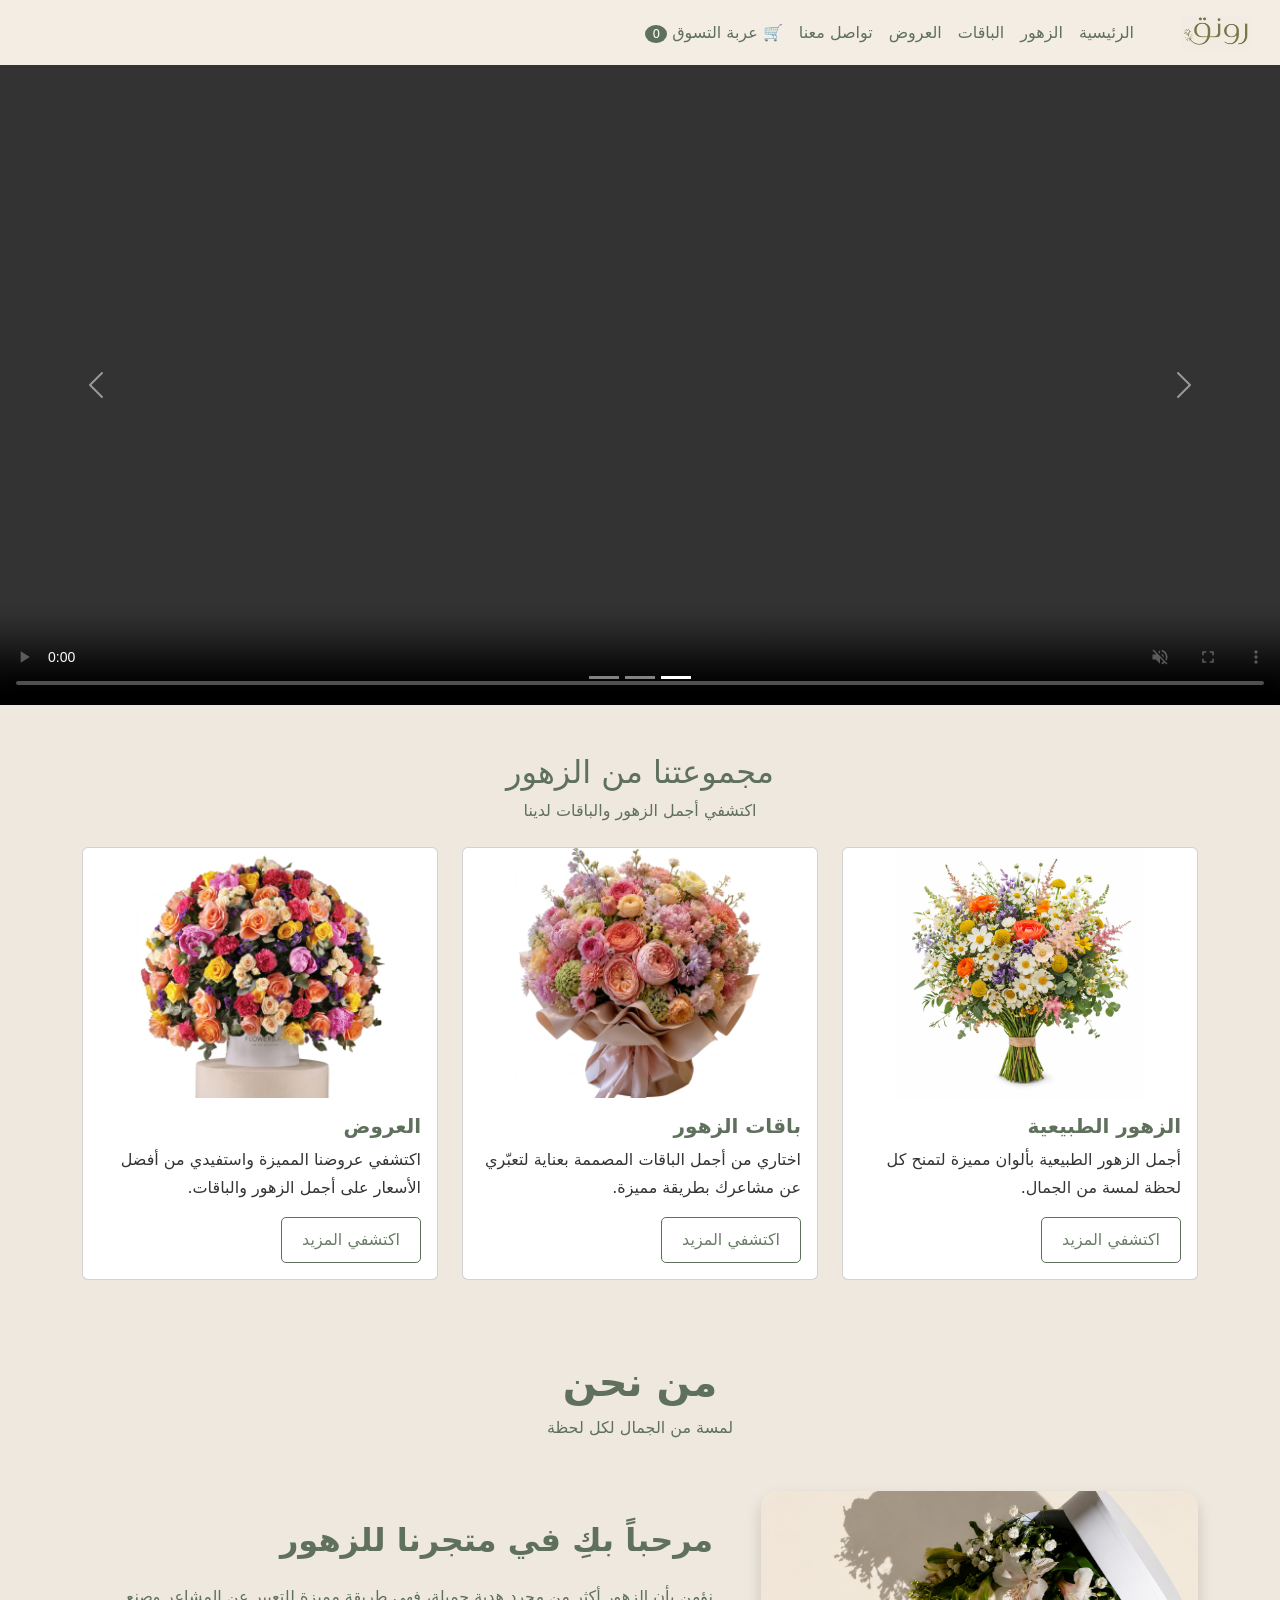
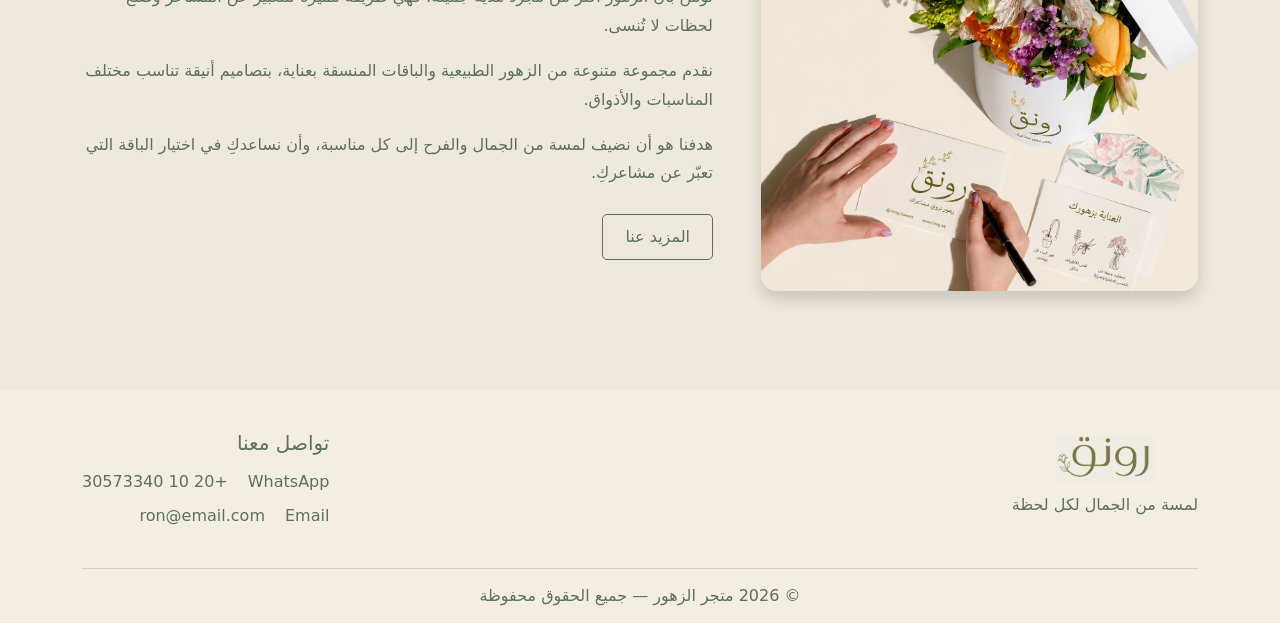
==== commit f5223850: "Fix HTML encoding issues in index.html" ====
--- a/index.html
+++ b/index.html
@@ -129,7 +129,7 @@
                            controls>
                         <source src="images/slide.mp4" type="video/mp4">
                     </video>
-
+            </div>
             <!-- Slide 2 -->
             <div class="carousel-item">
 
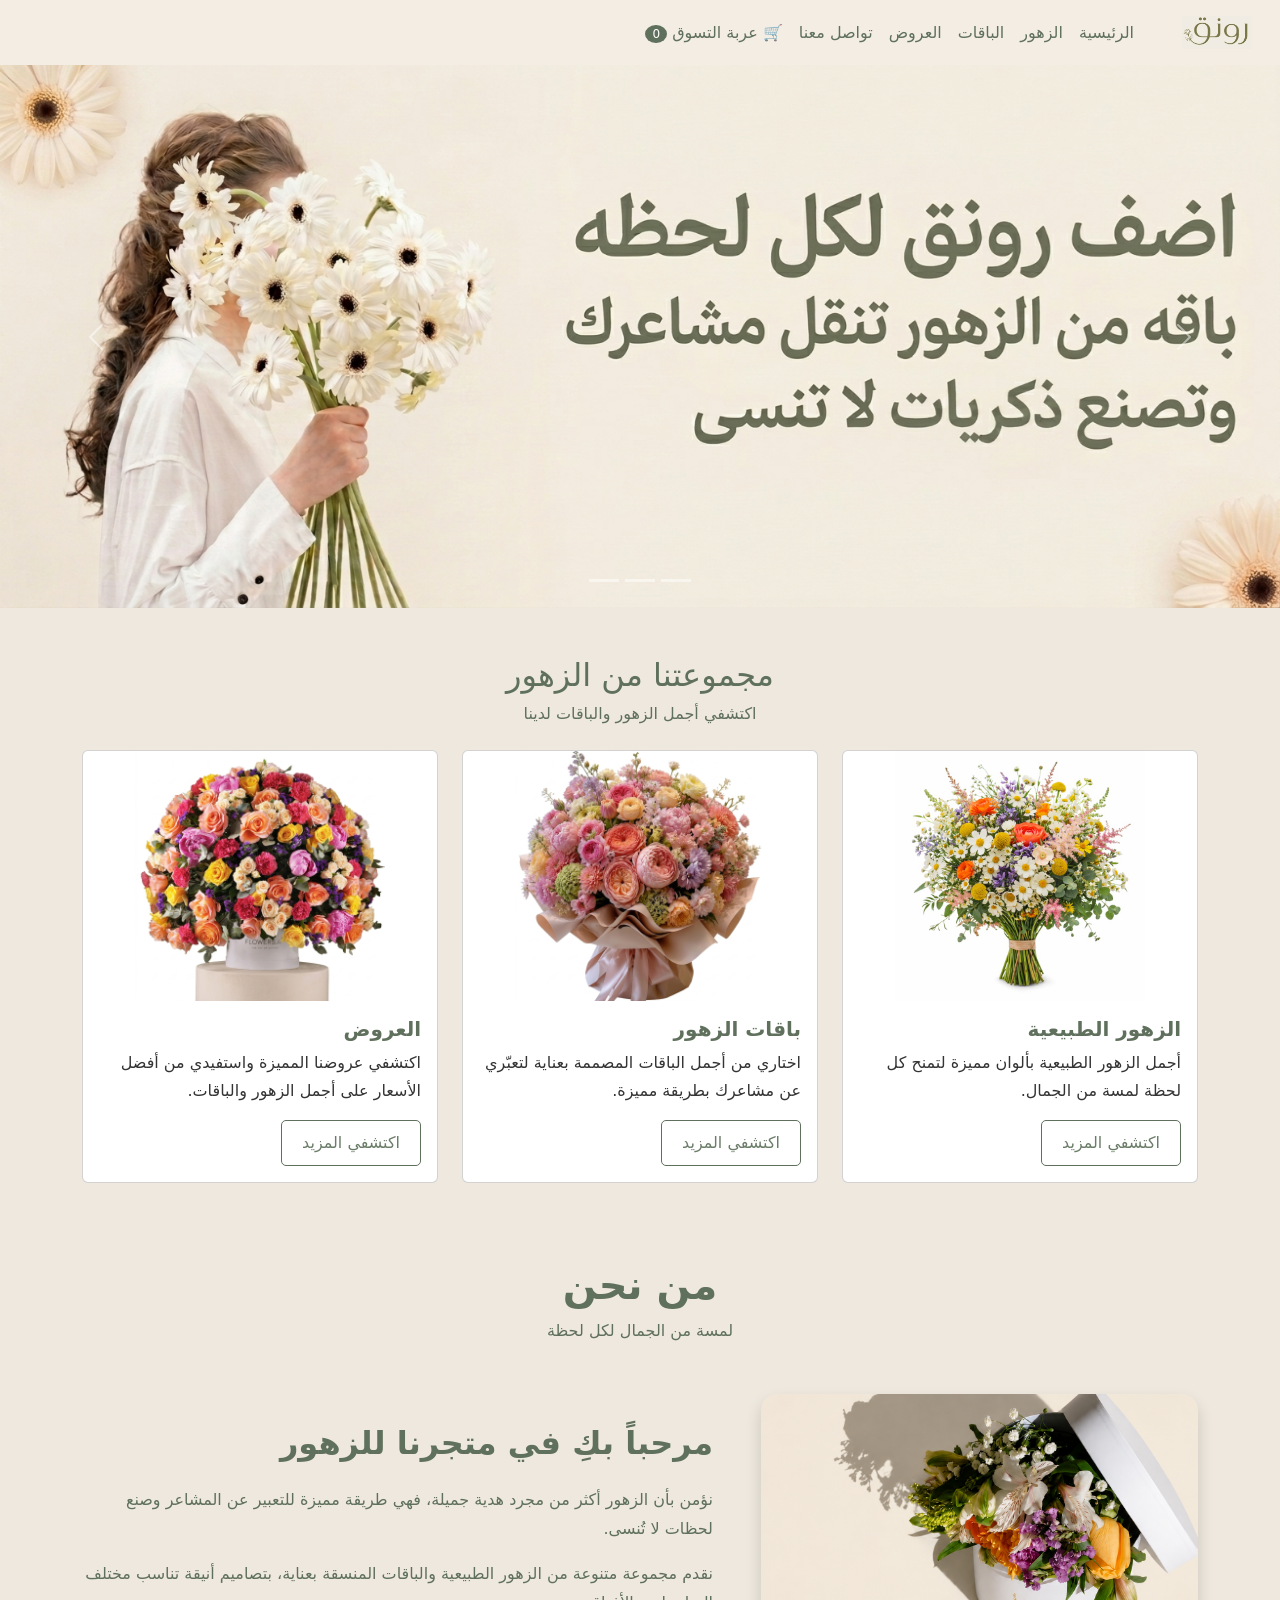
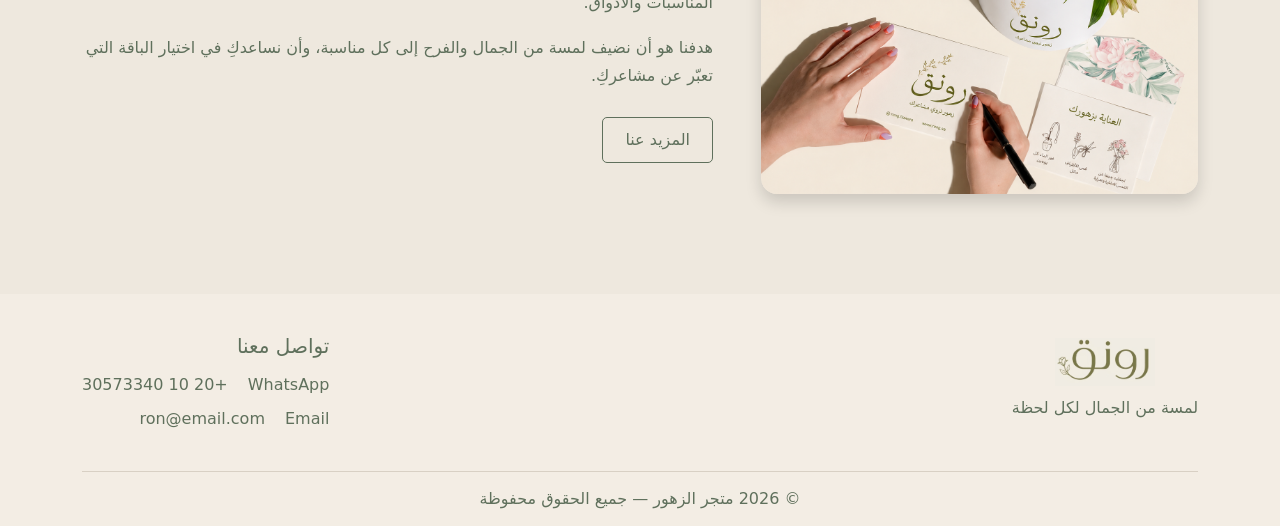
==== commit 6d1ebbcc: "Fix HTML structure and update carousel images" ====
--- a/index.html
+++ b/index.html
@@ -94,9 +94,7 @@
 
             <button type="button"
                 data-bs-target="#carouselExampleIndicators"
-                data-bs-slide-to="0"
-                class="active"
-                aria-current="true"
+                data-bs-slide-to="1"
                 aria-label="الشريحة الأولى">
             </button>
 
@@ -120,20 +118,15 @@
 
             <!-- Slide 1 -->
             <div class="carousel-item active">
-
-                   <video class="d-block w-100"
-                           autoplay
-                           muted
-                           loop
-                           playsinline
-                           controls>
-                        <source src="images/slide.mp4" type="video/mp4">
-                    </video>
+                     <img src="images/slide1.jpg"
+                    class="d-block w-100"
+                    alt="زهور جميلة">
+
             </div>
             <!-- Slide 2 -->
             <div class="carousel-item">
 
-                <img src="images/slide1.jpg"
+                <img src="images/slide2.jpg"
                     class="d-block w-100"
                     alt="زهور جميلة">
 
